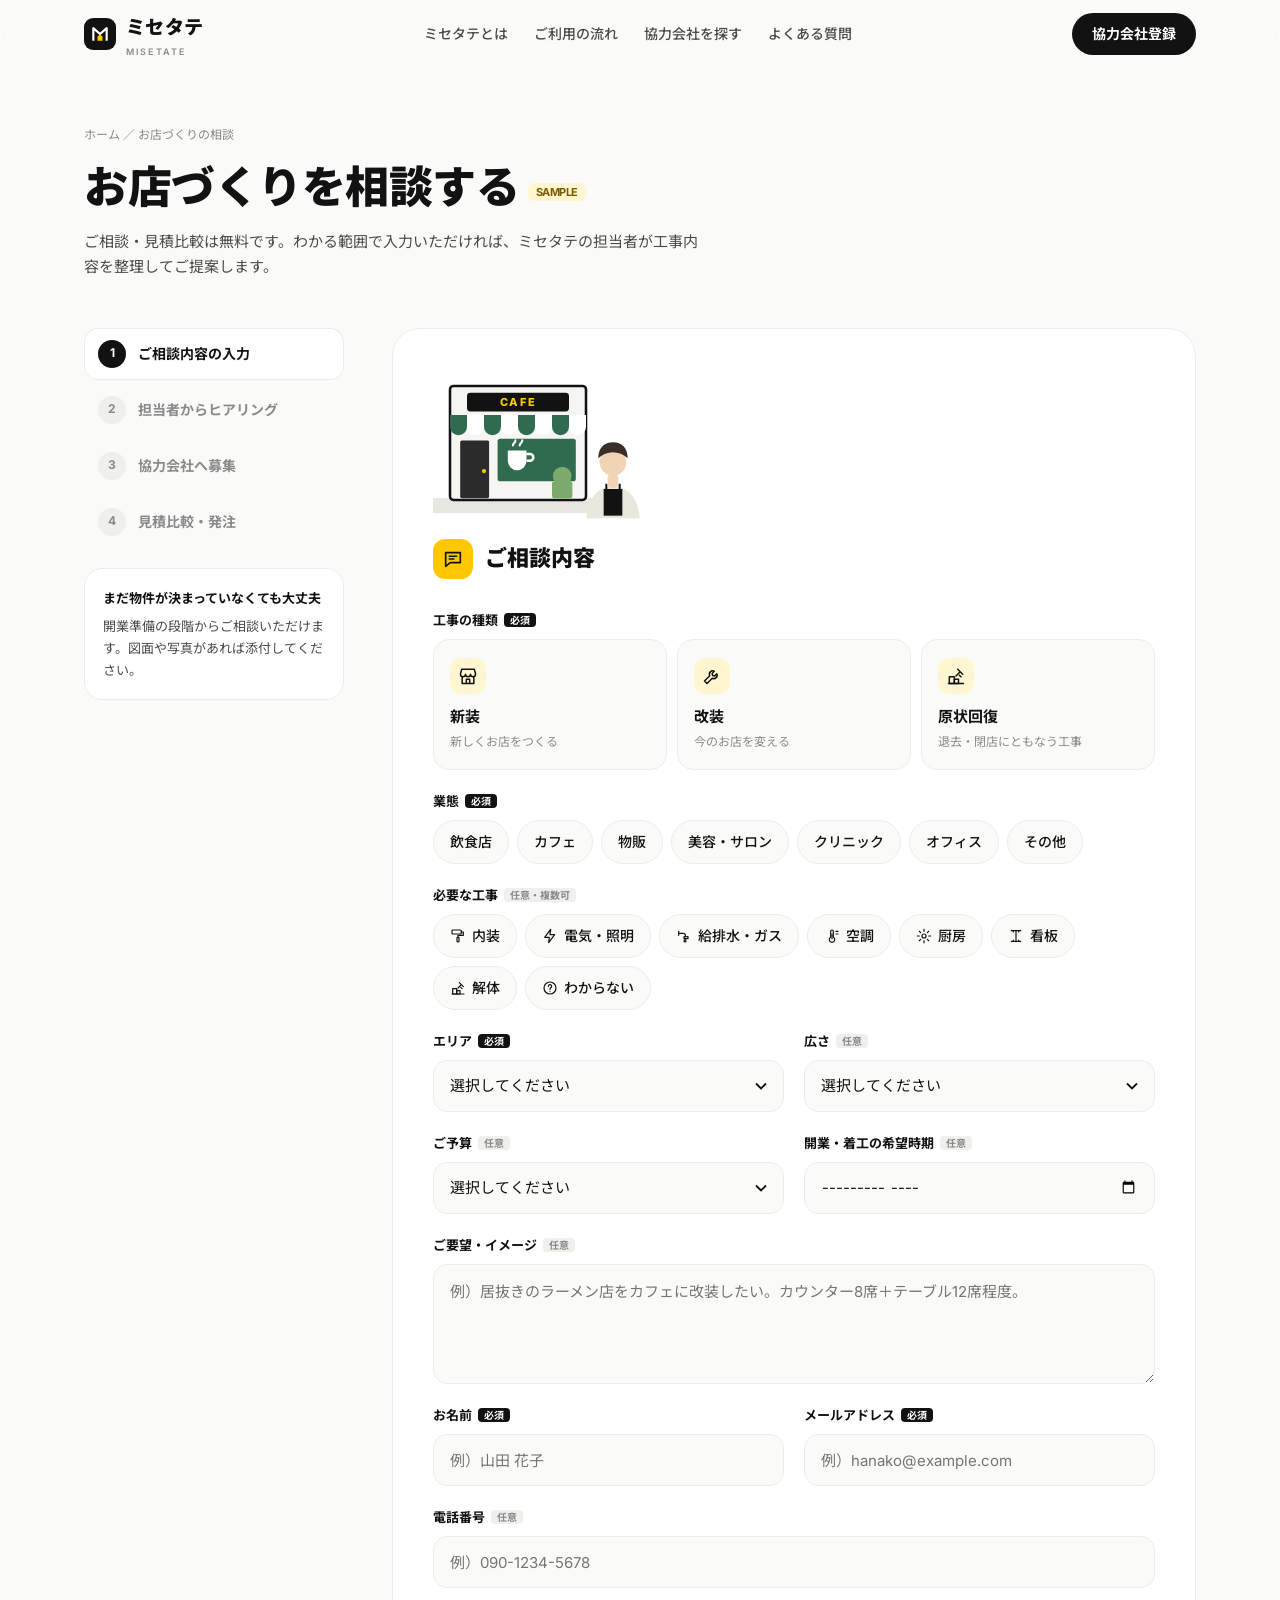
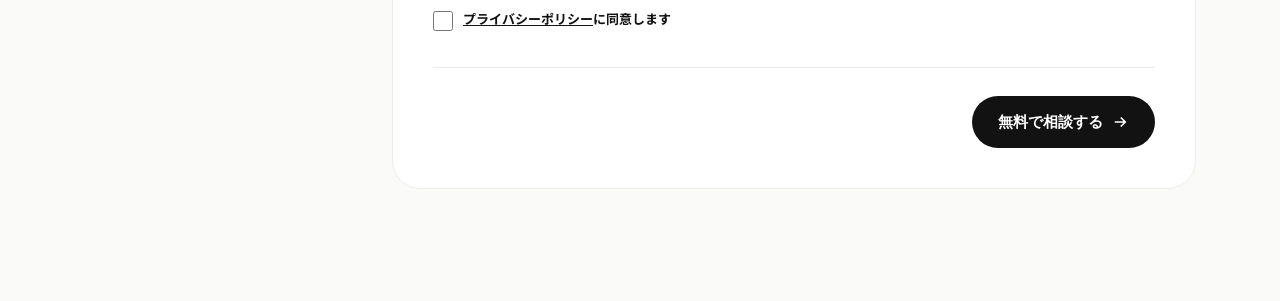
==== consult.html @ 49431ee2 "ご提供の写真をトップ・特長・募集セクションに反映、募集セクションの余白を修正 Co-Authored-By: Claude Opus 5.5 <noreply@anthropic.com>" ====
<!doctype html>
<html lang="ja">
<head>
<meta charset="utf-8">
<meta name="viewport" content="width=device-width, initial-scale=1">
<title>お店づくりの相談｜ミセタテ</title>
<meta name="description" content="店舗工事のご相談は無料。ミセタテが工事内容を整理し、条件に合う協力会社から見積りを集めて比較できます。">
<link rel="preconnect" href="https://fonts.googleapis.com">
<link rel="preconnect" href="https://fonts.gstatic.com" crossorigin>
<link href="https://fonts.googleapis.com/css2?family=Inter:wght@400;500;600;700;800&family=Noto+Sans+JP:wght@400;500;700;900&display=swap" rel="stylesheet">
<link rel="stylesheet" href="assets/style.css?v=202610021309">
</head>
<body>

<header id="hdr">
  <div class="wrap nav">
    <a href="index.html" class="logo">
      <span class="logo-mark"><svg viewBox="0 0 24 24" fill="none"><path d="M4 20V5l8 7 8-7v15" stroke="#fff" stroke-width="2.6" stroke-linejoin="round"/><path d="M9 20v-5l3-2.5 3 2.5v5z" fill="#FFC700"/></svg></span>
      <span>ミセタテ<small>MISETATE</small></span>
    </a>
    <nav class="nav-links">
      <a href="index.html#about">ミセタテとは</a>
      <a href="index.html#flow">ご利用の流れ</a>
      <a href="partners.html">協力会社を探す</a>
      <a href="index.html#faq">よくある質問</a>
    </nav>
    <div class="nav-cta">
      <a href="register.html" class="btn btn-primary">協力会社登録</a>
    </div>
  </div>
</header>

<main class="wrap">
  <div class="page-head">
    <div class="crumb"><a href="index.html">ホーム</a> ／ お店づくりの相談</div>
    <h1>お店づくりを相談する<span class="sample-badge">SAMPLE</span></h1>
    <p>ご相談・見積比較は無料です。わかる範囲で入力いただければ、ミセタテの担当者が工事内容を整理してご提案します。</p>
  </div>

  <div class="form-layout">
    <aside>
      <ol class="stepper">
        <li class="on"><i>1</i>ご相談内容の入力</li>
        <li><i>2</i>担当者からヒアリング</li>
        <li><i>3</i>協力会社へ募集</li>
        <li><i>4</i>見積比較・発注</li>
      </ol>
      <div class="aside-card">
        <b>まだ物件が決まっていなくても大丈夫</b>
        開業準備の段階からご相談いただけます。図面や写真があれば添付してください。
      </div>
    </aside>

    <div>
      <form class="panel" id="form" novalidate>
        <div id="fbody">
          <div class="consult-hero"><div data-shop="cafe"></div><div data-person="owner"></div></div>
          <h2 class="sh" style="font-size:22px;font-weight:900"><i data-ic="chat"></i>ご相談内容</h2>
          <div id="picked" style="display:none;margin-top:16px" class="ins-item"></div>
          <div class="fields">
            <div class="field full" data-group="kind">
              <span class="lbl">工事の種類<span class="req">必須</span></span>
              <div class="choice">
                <label><input type="radio" name="kind" value="新装"><i class="ch-ic" data-ic="store"></i>新装<small>新しくお店をつくる</small></label>
                <label><input type="radio" name="kind" value="改装"><i class="ch-ic" data-ic="tool"></i>改装<small>今のお店を変える</small></label>
                <label><input type="radio" name="kind" value="原状回復"><i class="ch-ic" data-ic="解体工事"></i>原状回復<small>退去・閉店にともなう工事</small></label>
              </div>
              <span class="errmsg">選択してください</span>
            </div>
            <div class="field full" data-group="genre">
              <span class="lbl">業態<span class="req">必須</span></span>
              <div class="tagpick">
                <label><input type="radio" name="genre" value="飲食店"><span>飲食店</span></label>
                <label><input type="radio" name="genre" value="カフェ"><span>カフェ</span></label>
                <label><input type="radio" name="genre" value="物販"><span>物販</span></label>
                <label><input type="radio" name="genre" value="美容・サロン"><span>美容・サロン</span></label>
                <label><input type="radio" name="genre" value="クリニック"><span>クリニック</span></label>
                <label><input type="radio" name="genre" value="オフィス"><span>オフィス</span></label>
                <label><input type="radio" name="genre" value="その他"><span>その他</span></label>
              </div>
              <span class="errmsg">選択してください</span>
            </div>
            <div class="field full">
              <span class="lbl">必要な工事<span class="opt">任意・複数可</span></span>
              <div class="tagpick">
                <label><input type="checkbox" name="work" value="内装"><span><i data-ic="内装仕上工事"></i>内装</span></label>
                <label><input type="checkbox" name="work" value="電気・照明"><span><i data-ic="電気工事"></i>電気・照明</span></label>
                <label><input type="checkbox" name="work" value="給排水・ガス"><span><i data-ic="管工事"></i>給排水・ガス</span></label>
                <label><input type="checkbox" name="work" value="空調"><span><i data-ic="熱絶縁工事"></i>空調</span></label>
                <label><input type="checkbox" name="work" value="厨房"><span><i data-ic="機械器具設置工事"></i>厨房</span></label>
                <label><input type="checkbox" name="work" value="看板"><span><i data-ic="鋼構造物工事"></i>看板</span></label>
                <label><input type="checkbox" name="work" value="解体"><span><i data-ic="解体工事"></i>解体</span></label>
                <label><input type="checkbox" name="work" value="わからない"><span><i data-ic="question"></i>わからない</span></label>
              </div>
            </div>
            <div class="field">
              <label for="pref">エリア<span class="req">必須</span></label>
              <select class="input" id="pref" required>
                <option value="">選択してください</option>
                <option>東京都</option><option>神奈川県</option><option>埼玉県</option><option>千葉県</option><option>その他</option>
              </select>
              <span class="errmsg">選択してください</span>
            </div>
            <div class="field">
              <label for="size">広さ<span class="opt">任意</span></label>
              <select class="input" id="size">
                <option value="">選択してください</option>
                <option>〜10坪</option><option>10〜20坪</option><option>20〜40坪</option><option>40坪以上</option><option>未定</option>
              </select>
            </div>
            <div class="field">
              <label for="budget">ご予算<span class="opt">任意</span></label>
              <select class="input" id="budget">
                <option value="">選択してください</option>
                <option>〜300万円</option><option>300〜700万円</option><option>700〜1,500万円</option><option>1,500万円以上</option><option>未定・相談したい</option>
              </select>
            </div>
            <div class="field">
              <label for="when">開業・着工の希望時期<span class="opt">任意</span></label>
              <input class="input" id="when" type="month">
            </div>
            <div class="field full">
              <label for="note">ご要望・イメージ<span class="opt">任意</span></label>
              <textarea class="input" id="note" placeholder="例）居抜きのラーメン店をカフェに改装したい。カウンター8席＋テーブル12席程度。"></textarea>
            </div>
            <div class="field">
              <label for="name">お名前<span class="req">必須</span></label>
              <input class="input" id="name" required placeholder="例）山田 花子">
              <span class="errmsg">入力してください</span>
            </div>
            <div class="field">
              <label for="email">メールアドレス<span class="req">必須</span></label>
              <input class="input" id="email" type="email" required placeholder="例）hanako@example.com">
              <span class="errmsg">正しく入力してください</span>
            </div>
            <div class="field full">
              <label for="tel">電話番号<span class="opt">任意</span></label>
              <input class="input" id="tel" type="tel" inputmode="tel" placeholder="例）090-1234-5678">
            </div>
            <div class="field full">
              <label class="consent"><input type="checkbox" id="agree"><span><a href="#" style="text-decoration:underline">プライバシーポリシー</a>に同意します</span></label>
              <span class="errmsg">同意が必要です</span>
            </div>
          </div>
          <div class="form-nav">
            <span></span>
            <button type="submit" class="btn btn-primary">無料で相談する
              <svg viewBox="0 0 24 24" fill="none" stroke="currentColor" stroke-width="2.2"><path d="M5 12h14M13 6l6 6-6 6"/></svg></button>
          </div>
        </div>

        <div class="done" id="done" style="display:none">
          <div class="consult-hero" style="margin:0 auto 18px"><div data-shop="cafe"></div><div data-person="owner"></div></div>
          <div class="big" style="display:none"><svg viewBox="0 0 24 24" fill="none" stroke="#121212" stroke-width="2.6"><path d="M20 6 9 17l-5-5"/></svg></div>
          <h2>ご相談を受け付けました</h2>
          <p>1営業日以内に担当者よりご連絡し、工事内容のヒアリングを行います。</p>
          <ul class="next-list">
            <li><b>1</b>担当者が工事内容・条件を整理</li>
            <li><b>2</b>条件に合う協力会社へ募集</li>
            <li><b>3</b>届いた見積りを比較して発注先を決定</li>
          </ul>
          <a href="partners.html" class="btn btn-ghost">協力会社を見てみる</a>
        </div>
      </form>
    </div>
  </div>
</main>

<script src="assets/icons.js?v=202610021309"></script>
<script>
const $=s=>document.querySelector(s), $$=s=>[...document.querySelectorAll(s)];

// 協力会社一覧から来た場合は、選んだ会社を表示（サンプル）
let pid=null;try{pid=sessionStorage.getItem("misetate-pick");sessionStorage.removeItem("misetate-pick")}catch(_){}
if(pid){
  const p=$("#picked");p.style.display="flex";
  p.innerHTML=`<span class="check"><svg viewBox="0 0 24 24" fill="none" stroke="#121212" stroke-width="3" width="14" height="14"><path d="M20 6 9 17l-5-5"/></svg></span><div class="t">選択中の協力会社：${pid.replace(/[<>&]/g,"")}<small>この会社を含めて見積比較を依頼します</small></div>`;
}

function setErr(field,bad){field.classList.toggle("has-err",bad);field.querySelectorAll(".input").forEach(i=>i.classList.toggle("err",bad))}
$("#form").addEventListener("change",e=>{const f=e.target.closest(".field");if(f)setErr(f,false)});
$("#form").addEventListener("input",e=>{const f=e.target.closest(".field");if(f)setErr(f,false)});

$("#form").addEventListener("submit",e=>{
  e.preventDefault();let ok=true;
  $$("#form .input[required]").forEach(i=>{const bad=!i.value.trim()||!i.checkValidity();setErr(i.closest(".field"),bad);if(bad)ok=false});
  ["kind","genre"].forEach(g=>{const bad=!$(`input[name=${g}]:checked`);setErr($(`[data-group=${g}]`),bad);if(bad)ok=false});
  const bad=!$("#agree").checked;setErr($("#agree").closest(".field"),bad);if(bad)ok=false;
  if(!ok){$(".has-err").scrollIntoView({behavior:"smooth",block:"center"});return}
  // TODO: 本番ではここで送信処理
  $("#fbody").style.display="none";$("#done").style.display="block";
  $$(".stepper li").forEach((li,i)=>{li.classList.toggle("done",i===0);li.classList.toggle("on",i===1)});
  scrollTo({top:0,behavior:"smooth"});
});

const hdr=$("#hdr");addEventListener("scroll",()=>hdr.classList.toggle("scrolled",scrollY>8),{passive:true});
</script>
<script>
// トップページの「どんなお店をつくりますか？」から来たときは業態を選択済みにする
(function(){
  const map={restaurant:"飲食店",cafe:"カフェ",salon:"美容・サロン",clinic:"クリニック",retail:"物販",office:"オフィス",other:"その他"};
  const v=map[new URLSearchParams(location.search).get("shop")];
  const el=v&&document.querySelector('input[name="genre"][value="'+v+'"]');
  if(el){el.checked=true;el.dispatchEvent(new Event("change",{bubbles:true}));}
})();
</script>
</body>
</html>
---- assets/style.css ----
:root{
  color-scheme:light;
  --bg:#FAFAF8;
  --surface:#FFFFFF;
  --ink:#121212;
  --ink-2:#4A4A4A;
  --ink-3:#8A8A8A;
  --line:#ECECE8;
  --accent:#FFC700;
  --accent-soft:#FFF6D1;
  --dark:#141414;
  --radius:20px;
  --shadow:0 1px 2px rgba(0,0,0,.04),0 12px 32px -12px rgba(0,0,0,.12);
  --font:"Inter","Noto Sans JP",system-ui,-apple-system,sans-serif;
}
*{box-sizing:border-box;margin:0;padding:0}
html{scroll-behavior:smooth}
body{background:var(--bg);color:var(--ink);font-family:var(--font);line-height:1.7;-webkit-font-smoothing:antialiased;overflow-x:hidden}
a{color:inherit;text-decoration:none}
img{max-width:100%;display:block}
.wrap{max-width:1160px;margin:0 auto;padding:0 24px}
.eyebrow{font-family:Inter,sans-serif;font-size:12px;font-weight:600;letter-spacing:.14em;text-transform:uppercase;color:var(--ink-3)}
.h2{font-size:clamp(26px,3.4vw,40px);font-weight:900;letter-spacing:-.01em;line-height:1.35;margin-top:10px}
.lead{color:var(--ink-2);font-size:15px;margin-top:14px;max-width:560px}
section{padding:112px 0}

/* buttons */
.btn{display:inline-flex;align-items:center;justify-content:center;gap:8px;height:52px;padding:0 26px;border-radius:999px;font-weight:700;font-size:15px;transition:transform .15s,box-shadow .15s,background .15s;cursor:pointer;border:0;white-space:nowrap}
.btn:hover{transform:translateY(-1px)}
.btn-primary{background:var(--ink);color:#fff}
.btn-primary:hover{box-shadow:0 10px 24px -10px rgba(0,0,0,.5)}
.btn-accent{background:var(--accent);color:var(--ink)}
.btn-ghost{background:var(--surface);color:var(--ink);box-shadow:inset 0 0 0 1px var(--line)}
.btn svg{width:18px;height:18px}

/* header */
header{position:sticky;top:env(safe-area-inset-top,0px);z-index:50;background:rgba(250,250,248,.82);backdrop-filter:saturate(180%) blur(14px);-webkit-backdrop-filter:saturate(180%) blur(14px);border-bottom:1px solid transparent;transition:border-color .2s}
header.scrolled{border-color:var(--line)}
.nav{display:flex;align-items:center;justify-content:space-between;height:68px}
.logo{display:flex;align-items:center;gap:10px;font-weight:900;font-size:19px;letter-spacing:.02em}
.logo-mark{width:32px;height:32px;border-radius:9px;background:var(--ink);display:grid;place-items:center}
.logo-mark svg{width:20px;height:20px}
.logo small{display:block;font-family:Inter;font-size:9px;letter-spacing:.24em;color:var(--ink-3);font-weight:600;line-height:1;margin-top:2px}
.nav-links{display:flex;gap:26px;white-space:nowrap;font-size:14px;color:var(--ink-2);font-weight:500}
.nav-links a:hover{color:var(--ink)}
.nav-cta{display:flex;gap:10px}
.nav-cta .btn{height:42px;padding:0 20px;font-size:14px}

/* hero */
.hero{padding:72px 0 96px}
.hero-grid{display:grid;grid-template-columns:1.05fr .95fr;gap:56px;align-items:center}
.pill{display:inline-flex;align-items:center;gap:8px;background:var(--surface);border:1px solid var(--line);border-radius:999px;padding:6px 14px 6px 6px;font-size:13px;font-weight:500;color:var(--ink-2)}
.pill b{background:var(--accent);color:var(--ink);border-radius:999px;padding:2px 10px;font-size:12px}
.hero h1{font-size:clamp(36px,5.4vw,64px);font-weight:900;line-height:1.22;letter-spacing:-.02em;margin-top:22px}
.hero h1 .mark{background:linear-gradient(transparent 62%,var(--accent) 62%,var(--accent) 92%,transparent 92%)}
.hero p.sub{font-size:16px;color:var(--ink-2);margin-top:22px;max-width:480px}
.hero-actions{display:flex;gap:12px;margin-top:34px;flex-wrap:wrap}
.hero-note{display:flex;gap:20px;margin-top:28px;font-size:13px;color:var(--ink-3);flex-wrap:wrap}
.hero-note span{display:inline-flex;align-items:center;gap:6px}
.hero-note svg{width:16px;height:16px;color:var(--ink)}

/* phone mockup */
.stage{position:relative;display:flex;justify-content:center}
.stage::before{content:"";position:absolute;width:440px;height:440px;border-radius:50%;background:radial-gradient(circle,var(--accent-soft) 0%,rgba(255,246,209,0) 70%);top:50%;left:50%;transform:translate(-50%,-50%)}
.phone{position:relative;width:310px;height:630px;background:var(--dark);border-radius:46px;padding:12px;box-shadow:0 40px 80px -30px rgba(0,0,0,.35)}
.screen{width:100%;height:100%;background:#F4F4F1;border-radius:36px;overflow:hidden;display:flex;flex-direction:column}
.status{display:flex;justify-content:space-between;padding:14px 24px 6px;font-size:12px;font-weight:600}
.app-top{display:flex;justify-content:space-between;align-items:center;padding:8px 18px 12px}
.app-top h4{font-size:17px;font-weight:900}
.app-top .chip{font-size:11px}
.app-tabs{display:flex;gap:6px;padding:0 18px 12px}
.app-tabs span{font-size:11px;font-weight:600;padding:6px 12px;border-radius:999px;background:#fff;color:var(--ink-2)}
.app-tabs span.on{background:var(--ink);color:#fff}
.deck{position:relative;flex:1;margin:0 14px}
.card{position:absolute;inset:0;background:#fff;border-radius:24px;box-shadow:var(--shadow);overflow:hidden;display:flex;flex-direction:column}
.card.back{transform:translateY(-12px) scale(.94);opacity:.6}
.card.back2{transform:translateY(-22px) scale(.88);opacity:.3}
.card-cover{height:190px;background:linear-gradient(135deg,#2A2A2A,#555);position:relative;display:flex;align-items:flex-end;padding:14px}
.card-cover .pattern{position:absolute;inset:0;background-image:linear-gradient(rgba(255,255,255,.06) 1px,transparent 1px),linear-gradient(90deg,rgba(255,255,255,.06) 1px,transparent 1px);background-size:22px 22px}
.match{position:absolute;top:14px;right:14px;background:var(--accent);color:var(--ink);font-size:11px;font-weight:800;padding:5px 10px;border-radius:999px;font-family:Inter}
.verified{position:relative;display:inline-flex;align-items:center;gap:5px;background:rgba(255,255,255,.16);backdrop-filter:blur(6px);color:#fff;font-size:10px;font-weight:600;padding:4px 10px;border-radius:999px}
.card-body{padding:16px 16px 0}
.card-body h5{font-size:16px;font-weight:900}
.card-body .meta{font-size:11px;color:var(--ink-3);margin-top:2px}
.chips{display:flex;flex-wrap:wrap;gap:6px;margin-top:12px}
.chip{font-size:11px;font-weight:600;padding:5px 10px;border-radius:999px;background:#F2F2EE;color:var(--ink-2)}
.chip.y{background:var(--accent-soft);color:#7A5C00}
.kpis{display:grid;grid-template-columns:repeat(3,1fr);gap:6px;margin-top:14px}
.kpis div{background:#F7F7F4;border-radius:12px;padding:8px 6px;text-align:center}
.kpis b{display:block;font-family:Inter;font-size:15px;font-weight:800}
.kpis span{font-size:9px;color:var(--ink-3)}
.card-actions{display:flex;justify-content:center;gap:16px;padding:16px 0 18px;margin-top:auto}
.card-actions i{width:48px;height:48px;border-radius:50%;display:grid;place-items:center;background:#fff;box-shadow:0 4px 14px rgba(0,0,0,.1)}
.card-actions i.main{background:var(--ink);color:#fff;width:56px;height:56px}
.card-actions svg{width:20px;height:20px}
.app-nav{display:flex;justify-content:space-around;padding:12px 0 18px;background:#fff;margin-top:14px}
.app-nav span{width:22px;height:4px;border-radius:2px;background:#DADAD5}
.app-nav span.on{background:var(--ink)}
.float{position:absolute;background:#fff;border-radius:16px;box-shadow:var(--shadow);padding:12px 14px;display:flex;gap:10px;align-items:center;font-size:12px}
.float .ic{width:34px;height:34px;border-radius:10px;display:grid;place-items:center;background:var(--accent);flex:none}
.float .ic svg{width:18px;height:18px}
.float b{display:block;font-size:13px}
.float small{color:var(--ink-3);font-size:11px}
.f1{left:-10px;top:120px}
.f2{right:-14px;bottom:110px}

/* values strip */
.strip{padding:0 0 40px}
.strip-grid{display:grid;grid-template-columns:repeat(3,1fr);background:var(--surface);border:1px solid var(--line);border-radius:var(--radius)}
.strip-grid>div{padding:28px 30px;display:flex;gap:16px;align-items:center}
.strip-grid>div+div{border-left:1px solid var(--line)}
.strip-ic{width:46px;height:46px;border-radius:14px;background:var(--bg);display:grid;place-items:center;flex:none}
.strip-ic svg{width:22px;height:22px}
.strip-grid b{font-size:16px;font-weight:900;display:block}
.strip-grid span{font-size:13px;color:var(--ink-3)}

/* about / two sides */
.seg{display:inline-flex;background:#EFEFEB;border-radius:999px;padding:5px;margin-top:30px}
.seg button{border:0;background:transparent;font:inherit;font-size:14px;font-weight:700;color:var(--ink-3);padding:10px 22px;border-radius:999px;cursor:pointer;transition:all .2s}
.seg button.on{background:#fff;color:var(--ink);box-shadow:0 2px 8px rgba(0,0,0,.08)}
.side{display:none;margin-top:36px}
.side.on{display:grid;grid-template-columns:repeat(3,1fr);gap:16px}
.feature{background:var(--surface);border:1px solid var(--line);border-radius:var(--radius);padding:30px 28px;transition:transform .2s,box-shadow .2s}
.feature:hover{transform:translateY(-3px);box-shadow:var(--shadow)}
.feature .num{font-family:Inter;font-size:12px;font-weight:700;color:var(--ink-3);letter-spacing:.1em}
.feature .fi{width:52px;height:52px;border-radius:16px;background:var(--accent-soft);display:grid;place-items:center;margin:18px 0 20px}
.feature .fi svg{width:24px;height:24px}
.feature h3{font-size:18px;font-weight:900;line-height:1.5}
.feature p{font-size:14px;color:var(--ink-2);margin-top:10px}
.feature.wide{grid-column:span 1}

/* flow */
.flow-bg{background:var(--dark);color:#fff;border-radius:36px;margin:0 16px}
.flow-bg .eyebrow{color:#8E8E8E}
.flow-bg .lead{color:#B5B5B5}
.steps{display:grid;grid-template-columns:repeat(5,1fr);gap:14px;margin-top:56px;counter-reset:s}
.step{position:relative;background:#1E1E1E;border:1px solid #2A2A2A;border-radius:var(--radius);padding:26px 22px 28px}
.step .n{font-family:Inter;font-size:40px;font-weight:800;color:var(--accent);line-height:1}
.step h4{font-size:16px;font-weight:900;margin-top:22px}
.step p{font-size:13px;color:#A8A8A8;margin-top:8px;line-height:1.75}
.step .who{display:inline-block;font-size:11px;font-weight:600;padding:3px 10px;border-radius:999px;background:#2A2A2A;color:#CFCFCF;margin-top:16px}
.step:not(:last-child)::after{content:"";position:absolute;right:-12px;top:44px;width:10px;height:10px;border-top:2px solid #444;border-right:2px solid #444;transform:rotate(45deg);z-index:1}

/* categories */
.cat-head{display:flex;justify-content:space-between;align-items:flex-end;gap:24px;flex-wrap:wrap}
.cats{display:flex;flex-wrap:wrap;gap:10px;margin-top:40px}
.cats span{background:var(--surface);border:1px solid var(--line);border-radius:999px;padding:11px 20px;font-size:14px;font-weight:500;transition:all .15s;cursor:default}
.cats span:hover{border-color:var(--ink);}
.cats span.hl{background:var(--ink);color:#fff;border-color:var(--ink)}
.note{font-size:12px;color:var(--ink-3);margin-top:18px}

/* requirements */
.req-grid{display:grid;grid-template-columns:.9fr 1.1fr;gap:56px;align-items:start}
.req-card{background:var(--surface);border:1px solid var(--line);border-radius:28px;padding:10px}
.req-tabs{display:grid;grid-template-columns:repeat(3,1fr);gap:4px;background:#F3F3EF;border-radius:20px;padding:5px}
.req-tabs button{border:0;background:transparent;font:inherit;font-size:13px;font-weight:700;color:var(--ink-3);padding:12px 6px;border-radius:16px;cursor:pointer;transition:all .2s}
.req-tabs button.on{background:#fff;color:var(--ink);box-shadow:0 2px 8px rgba(0,0,0,.06)}
.req-panel{display:none;padding:26px 22px 20px}
.req-panel.on{display:block}
.req-panel .cond{font-size:12px;color:var(--ink-3);margin-bottom:16px}
.req-panel ul{list-style:none;display:grid;gap:10px}
.req-panel li{display:flex;align-items:center;gap:14px;padding:16px 18px;border-radius:16px;background:var(--bg);font-size:15px;font-weight:700}
.req-panel li small{display:block;font-weight:400;font-size:12px;color:var(--ink-3)}
.check{width:26px;height:26px;border-radius:50%;background:var(--accent);display:grid;place-items:center;flex:none}
.check svg{width:14px;height:14px}

/* wanted */
.wanted{display:grid;grid-template-columns:repeat(5,1fr);gap:12px;margin-top:40px}
.wanted div{background:var(--surface);border:1px solid var(--line);border-radius:var(--radius);padding:24px 20px;font-size:14px;font-weight:700;line-height:1.6}
.wanted div svg{width:22px;height:22px;margin-bottom:14px}

/* faq */
.faq-grid{display:grid;grid-template-columns:.8fr 1.2fr;gap:56px}
details{border-bottom:1px solid var(--line);padding:4px 0}
summary{list-style:none;cursor:pointer;display:flex;justify-content:space-between;align-items:center;gap:16px;padding:22px 0;font-size:16px;font-weight:700}
summary::-webkit-details-marker{display:none}
summary .pm{width:30px;height:30px;border-radius:50%;border:1px solid var(--line);display:grid;place-items:center;flex:none;transition:transform .2s,background .2s}
details[open] summary .pm{transform:rotate(45deg);background:var(--accent);border-color:var(--accent)}
details p{color:var(--ink-2);font-size:14px;padding:0 46px 24px 0}

/* cta */
.cta{padding:0 0 112px}
.cta-box{background:var(--accent);border-radius:36px;padding:72px 64px;display:grid;grid-template-columns:1.2fr .8fr;gap:40px;align-items:center;position:relative;overflow:hidden}
.cta-box::after{content:"";position:absolute;right:-80px;top:-80px;width:320px;height:320px;border-radius:50%;border:56px solid rgba(255,255,255,.25)}
.cta-box h2{font-size:clamp(28px,3.6vw,44px);font-weight:900;line-height:1.35;letter-spacing:-.01em}
.cta-box p{margin-top:14px;font-size:15px;color:#3A3000}
.cta-actions{display:flex;flex-direction:column;gap:12px;position:relative;z-index:1}
.cta-actions .btn{height:58px;font-size:16px}

footer{border-top:1px solid var(--line);padding:48px 0 40px}
.foot{display:flex;justify-content:space-between;gap:32px;flex-wrap:wrap;align-items:flex-start}
.foot-links{display:flex;gap:48px;font-size:13px;color:var(--ink-2)}
.foot-links div{display:grid;gap:10px}
.foot-links b{font-size:12px;color:var(--ink-3);font-weight:600}
.copy{font-size:12px;color:var(--ink-3);margin-top:40px}

/* reveal */
.rv.in{animation:rise .6s ease both}
@keyframes rise{from{transform:translateY(12px)}to{transform:none}}

/* responsive */
@media (max-width:1000px){
  .nav-links{display:none}
  .hero-grid,.req-grid,.faq-grid,.cta-box{grid-template-columns:1fr}
  .stage{margin-top:16px}
  .side.on{grid-template-columns:1fr 1fr}
  .steps{grid-template-columns:1fr 1fr}
  .step::after{display:none}
  .wanted{grid-template-columns:1fr 1fr}
  .strip-grid{grid-template-columns:1fr}
  .strip-grid>div+div{border-left:0;border-top:1px solid var(--line)}
}
@media (max-width:640px){
  .wrap{padding:0 16px}
  section{padding:80px 0}
  .nav-cta .btn-ghost{display:none}
  .hero{padding:40px 0 64px}
  .hero-actions .btn{width:100%}
  .side.on,.steps,.wanted{grid-template-columns:1fr}
  .phone{transform:scale(.88);transform-origin:top center;margin-bottom:-70px}
  .f1{left:-4px}.f2{right:-4px}
  .float{display:none}
  .flow-bg{margin:0 8px;border-radius:28px}
  .cta-box{padding:48px 24px;border-radius:28px}
  .foot-links{gap:32px}
}
@media (prefers-reduced-motion:reduce){.rv.in{animation:none}html{scroll-behavior:auto}}

/* =========================================================
   Sub pages (register / consult / partners)
   ========================================================= */
.page-head{padding:56px 0 8px}
.crumb{font-size:12px;color:var(--ink-3)}
.crumb a:hover{color:var(--ink)}
.page-head h1{font-size:clamp(28px,4vw,44px);font-weight:900;line-height:1.3;letter-spacing:-.01em;margin-top:14px}
.page-head p{color:var(--ink-2);font-size:15px;margin-top:12px;max-width:620px}
.sample-badge{display:inline-block;font-size:11px;font-weight:700;background:var(--accent-soft);color:#7A5C00;border-radius:6px;padding:2px 8px;margin-left:8px;vertical-align:middle}

/* form layout */
.form-layout{display:grid;grid-template-columns:260px 1fr;gap:48px;align-items:start;padding:40px 0 112px}
.stepper{position:sticky;top:96px;list-style:none;display:grid;gap:4px}
.stepper li{display:flex;align-items:center;gap:12px;padding:12px 14px;border-radius:14px;font-size:14px;font-weight:700;color:var(--ink-3)}
.stepper li i{width:28px;height:28px;border-radius:50%;display:grid;place-items:center;font-style:normal;font-family:Inter;font-size:12px;background:#EFEFEB;flex:none}
.stepper li.on{background:var(--surface);color:var(--ink);box-shadow:inset 0 0 0 1px var(--line)}
.stepper li.on i{background:var(--ink);color:#fff}
.stepper li.done{color:var(--ink-2)}
.stepper li.done i{background:var(--accent);color:var(--ink)}
.progress{display:none;height:4px;background:#EAEAE6;border-radius:2px;overflow:hidden;margin-bottom:24px}
.progress span{display:block;height:100%;background:var(--ink);transition:width .3s}

.panel{background:var(--surface);border:1px solid var(--line);border-radius:28px;padding:40px}
.fstep{display:none;padding:0}
.fstep.on{display:block;animation:fade .35s ease}
@keyframes fade{from{opacity:0;transform:translateY(8px)}to{opacity:1;transform:none}}
.fstep h2{font-size:22px;font-weight:900}
.fstep .desc{font-size:14px;color:var(--ink-3);margin-top:6px}
.fields{display:grid;grid-template-columns:1fr 1fr;gap:20px;margin-top:30px}
.field{display:grid;gap:8px}
.field.full{grid-column:1/-1}
.field label,.field .lbl{font-size:13px;font-weight:700}
.req{font-size:10px;font-weight:700;color:#fff;background:var(--ink);border-radius:4px;padding:1px 6px;margin-left:6px;vertical-align:1px}
.opt{font-size:10px;font-weight:700;color:var(--ink-3);background:#EFEFEB;border-radius:4px;padding:1px 6px;margin-left:6px;vertical-align:1px}
.input,select.input,textarea.input{width:100%;height:52px;border:1px solid var(--line);background:var(--bg);border-radius:14px;padding:0 16px;font:inherit;font-size:15px;color:var(--ink);transition:border-color .15s,background .15s,box-shadow .15s;appearance:none}
textarea.input{height:auto;min-height:120px;padding:14px 16px;resize:vertical}
select.input{background-image:url("data:image/svg+xml,%3Csvg xmlns='http://www.w3.org/2000/svg' width='12' height='8' fill='none'%3E%3Cpath d='M1 1.5 6 6.5l5-5' stroke='%23121212' stroke-width='1.8'/%3E%3C/svg%3E");background-repeat:no-repeat;background-position:right 16px center;padding-right:40px}
.input:focus{outline:none;border-color:var(--ink);background:#fff;box-shadow:0 0 0 4px rgba(18,18,18,.06)}
.input.err{border-color:#D93A3A;background:#FFF7F7}
.hint{font-size:12px;color:var(--ink-3)}
.errmsg{font-size:12px;color:#D93A3A;display:none}
.field.has-err .errmsg{display:block}

/* selectable cards & chips */
.choice{display:grid;grid-template-columns:repeat(3,1fr);gap:10px}
.choice label{position:relative;cursor:pointer;border:1px solid var(--line);border-radius:16px;padding:18px 16px;background:var(--bg);transition:all .15s;font-weight:700;font-size:15px}
.choice label small{display:block;font-weight:400;font-size:12px;color:var(--ink-3);margin-top:4px;line-height:1.5}
.choice input{position:absolute;opacity:0;pointer-events:none}
.choice label:has(input:checked){border-color:var(--ink);background:#fff;box-shadow:inset 0 0 0 1px var(--ink)}
.choice label:has(input:checked)::after{content:"";position:absolute;top:14px;right:14px;width:20px;height:20px;border-radius:50%;background:var(--accent) url("data:image/svg+xml,%3Csvg xmlns='http://www.w3.org/2000/svg' width='12' height='12' viewBox='0 0 24 24' fill='none' stroke='%23121212' stroke-width='3.5'%3E%3Cpath d='M20 6 9 17l-5-5'/%3E%3C/svg%3E") center no-repeat}
.tagpick{display:flex;flex-wrap:wrap;gap:8px}
.tagpick label{cursor:pointer}
.tagpick input{position:absolute;opacity:0;pointer-events:none}
.tagpick span{display:inline-flex;align-items:center;gap:6px;border:1px solid var(--line);background:var(--bg);border-radius:999px;padding:9px 16px;font-size:14px;font-weight:500;transition:all .15s;user-select:none}
.tagpick label:hover span{border-color:#BDBDB8}
.tagpick input:checked+span{background:var(--ink);border-color:var(--ink);color:#fff}
.tagpick input:focus-visible+span{box-shadow:0 0 0 3px rgba(255,199,0,.6)}
.count{font-family:Inter;font-size:12px;color:var(--ink-3);font-weight:600}

/* insurance checklist */
.ins{display:grid;gap:10px}
.ins-item{display:flex;align-items:center;gap:14px;padding:14px 16px;border:1px solid var(--line);border-radius:16px;background:var(--bg)}
.ins-item .t{flex:1 1 150px;font-weight:700;font-size:14px}
.ins-item .t small{display:block;font-weight:400;font-size:12px;color:var(--ink-3)}
.ins-item .yn{display:flex;background:#EFEFEB;border-radius:999px;padding:3px}
.ins-item .yn label{cursor:pointer}
.ins-item .yn input{position:absolute;opacity:0;pointer-events:none}
.ins-item .yn span{display:block;font-size:12px;font-weight:700;padding:6px 14px;border-radius:999px;color:var(--ink-3)}
.ins-item .yn input:checked+span{background:#fff;color:var(--ink);box-shadow:0 1px 4px rgba(0,0,0,.08)}
.ins-item .yn input[value=no]:checked+span{color:#D93A3A}
.ins-empty{padding:28px;text-align:center;border:1px dashed var(--line);border-radius:16px;font-size:13px;color:var(--ink-3)}

/* upload */
.drop{border:1.5px dashed #D4D4CF;border-radius:18px;padding:30px;text-align:center;background:var(--bg);cursor:pointer;transition:all .15s;display:block}
.drop:hover,.drop.over{border-color:var(--ink);background:#fff}
.drop svg{width:28px;height:28px;margin:0 auto 10px}
.drop b{font-size:14px;display:block}
.drop small{font-size:12px;color:var(--ink-3)}
.files{display:grid;gap:8px;margin-top:10px}
.files div{display:flex;justify-content:space-between;align-items:center;font-size:13px;background:var(--bg);border-radius:12px;padding:10px 14px}
.files button{border:0;background:none;color:var(--ink-3);cursor:pointer;font-size:12px}

.consent{display:flex;gap:10px;align-items:flex-start;font-size:14px;cursor:pointer}
.consent input{width:20px;height:20px;accent-color:var(--ink);margin-top:3px;flex:none}

.form-nav{display:flex;justify-content:space-between;gap:12px;margin-top:36px;padding-top:28px;border-top:1px solid var(--line)}
.form-nav .btn[hidden]{display:none}

/* confirm list */
.confirm{display:grid;gap:0;margin-top:24px;border:1px solid var(--line);border-radius:18px;overflow:hidden}
.confirm div{display:grid;grid-template-columns:180px 1fr;gap:16px;padding:14px 20px;font-size:14px}
.confirm div+div{border-top:1px solid var(--line)}
.confirm dt{color:var(--ink-3);font-weight:500}
.confirm dd{font-weight:500;word-break:break-all}

.done{text-align:center;padding:40px 10px}
.done .big{width:84px;height:84px;border-radius:50%;background:var(--accent);display:grid;place-items:center;margin:0 auto 26px}
.done .big svg{width:38px;height:38px}
.done h2{font-size:26px}
.done p{color:var(--ink-2);font-size:15px;margin-top:12px}
.next-list{list-style:none;display:grid;gap:10px;max-width:440px;margin:30px auto 34px;text-align:left}
.next-list li{display:flex;gap:12px;align-items:center;background:var(--bg);border-radius:14px;padding:14px 16px;font-size:14px}
.next-list li b{font-family:Inter;width:26px;height:26px;border-radius:50%;background:var(--ink);color:#fff;display:grid;place-items:center;font-size:12px;flex:none}

.aside-card{margin-top:20px;background:var(--surface);border:1px solid var(--line);border-radius:18px;padding:18px;font-size:13px;color:var(--ink-2)}
.aside-card b{display:block;color:var(--ink);font-size:13px;margin-bottom:6px}

/* partners list */
.toolbar{display:flex;gap:10px;flex-wrap:wrap;align-items:center;margin-top:32px;position:sticky;top:calc(68px + env(safe-area-inset-top,0px));z-index:20;background:rgba(250,250,248,.92);backdrop-filter:blur(10px);padding:14px 0}
.search{position:relative;flex:1;min-width:240px}
.search svg{position:absolute;left:16px;top:50%;transform:translateY(-50%);width:18px;height:18px;color:var(--ink-3)}
.search .input{padding-left:46px;background:#fff}
.toolbar select.input{width:auto;min-width:150px;background-color:#fff}
.filter-chips{display:flex;gap:8px;overflow-x:auto;padding:4px 0 6px;scrollbar-width:none}
.filter-chips::-webkit-scrollbar{display:none}
.filter-chips button{flex:none;border:1px solid var(--line);background:#fff;font:inherit;font-size:13px;font-weight:600;color:var(--ink-2);padding:8px 16px;border-radius:999px;cursor:pointer;transition:all .15s}
.filter-chips button.on{background:var(--ink);color:#fff;border-color:var(--ink)}
.result-meta{display:flex;justify-content:space-between;align-items:center;font-size:13px;color:var(--ink-3);margin:18px 0 16px}
.pgrid{display:grid;grid-template-columns:repeat(3,1fr);gap:18px;padding-bottom:112px}
.pcard{background:var(--surface);border:1px solid var(--line);border-radius:24px;overflow:hidden;cursor:pointer;transition:transform .2s,box-shadow .2s;display:flex;flex-direction:column;text-align:left;font:inherit;color:inherit;padding:0}
.pcard:hover{transform:translateY(-3px);box-shadow:var(--shadow)}
.pcover{height:150px;position:relative;display:flex;align-items:flex-end;padding:14px}
.pcover .pattern{position:absolute;inset:0;background-image:linear-gradient(rgba(255,255,255,.07) 1px,transparent 1px),linear-gradient(90deg,rgba(255,255,255,.07) 1px,transparent 1px);background-size:22px 22px}
.pcover .avatar{position:relative;width:52px;height:52px;border-radius:16px;background:#fff;display:grid;place-items:center;font-weight:900;font-size:20px;box-shadow:0 6px 16px rgba(0,0,0,.18)}
.pcover .match{top:14px;right:14px}
.pbody{padding:18px 20px 20px;display:flex;flex-direction:column;flex:1}
.pbody h3{font-size:17px;font-weight:900;display:flex;align-items:center;gap:6px}
.pbody h3 svg{width:16px;height:16px;flex:none}
.pbody .meta{font-size:12px;color:var(--ink-3);margin-top:2px}
.pbody .chips{margin-top:12px}
.pbody .kpis{margin-top:auto;padding-top:16px}
.empty{grid-column:1/-1;text-align:center;padding:60px 0;color:var(--ink-3)}

/* drawer */
.scrim{position:fixed;inset:0;background:rgba(10,10,10,.4);opacity:0;pointer-events:none;transition:opacity .25s;z-index:80}
.scrim.on{opacity:1;pointer-events:auto}
.drawer{position:fixed;top:0;right:0;bottom:0;width:min(520px,100%);background:var(--bg);z-index:90;transform:translateX(100%);transition:transform .3s cubic-bezier(.2,.8,.2,1);overflow-y:auto;display:flex;flex-direction:column}
.drawer.on{transform:none}
.drawer .pcover{height:220px;flex:none}
.drawer-close{position:absolute;top:16px;left:16px;width:40px;height:40px;border-radius:50%;border:0;background:rgba(255,255,255,.9);cursor:pointer;display:grid;place-items:center;z-index:2}
.drawer-close svg{width:18px;height:18px}
.dbody{padding:24px 28px 120px}
.dbody h2{font-size:24px;font-weight:900;display:flex;align-items:center;gap:8px}
.dsec{margin-top:28px}
.dsec h4{font-size:12px;font-weight:700;color:var(--ink-3);letter-spacing:.08em;margin-bottom:10px}
.dsec p{font-size:14px;color:var(--ink-2)}
.works{display:grid;grid-template-columns:1fr 1fr;gap:10px}
.works div{aspect-ratio:4/3;border-radius:14px;background:#E9E9E4;position:relative;overflow:hidden;display:flex;align-items:flex-end;padding:10px;font-size:12px;font-weight:700}
.works div span{position:relative;background:rgba(255,255,255,.9);border-radius:8px;padding:3px 8px}
.badges{display:grid;gap:8px}
.badges div{display:flex;align-items:center;gap:10px;font-size:14px;font-weight:600;background:#fff;border:1px solid var(--line);border-radius:12px;padding:12px 14px}
.badges .check{width:22px;height:22px}
.dfoot{position:sticky;bottom:0;margin-top:auto;padding:16px 28px 24px;background:linear-gradient(transparent,var(--bg) 30%);display:flex;gap:10px}
.dfoot .btn{flex:1}

.toast{position:fixed;left:50%;bottom:28px;transform:translate(-50%,20px);background:var(--ink);color:#fff;font-size:14px;font-weight:600;padding:14px 22px;border-radius:999px;opacity:0;transition:all .25s;z-index:100;pointer-events:none}
.toast.on{opacity:1;transform:translate(-50%,0)}

@media (max-width:1000px){
  .form-layout{grid-template-columns:1fr;gap:0;padding-top:24px}
  .stepper,.aside-card{display:none}
  .progress{display:block}
  .pgrid{grid-template-columns:1fr 1fr}
}
@media (max-width:640px){
  .panel{padding:26px 20px;border-radius:22px}
  .fields{grid-template-columns:1fr}
  .choice{grid-template-columns:1fr}
  .confirm div{grid-template-columns:1fr;gap:2px}
  .pgrid{grid-template-columns:1fr}
  .toolbar select.input{flex:1}
  .ins-item{flex-wrap:wrap}
  .form-nav .btn{flex:1;padding:0 16px}
  .dbody{padding:22px 20px 120px}
}
@media (max-width:1180px){.nav-links{display:none}}

/* =========================================================
   Illustrations & icons
   ========================================================= */
[data-ic]{display:inline-grid;place-items:center;font-style:normal}
[data-ic] svg{width:100%;height:100%}

/* how it works */
.how{display:grid;grid-template-columns:1fr 150px 1fr 150px 1fr;align-items:center;gap:8px;margin-top:48px;background:var(--surface);border:1px solid var(--line);border-radius:32px;padding:40px 28px}
.how-node{display:flex;flex-direction:column;align-items:center;text-align:center;gap:4px}
.how-node b{font-size:17px;font-weight:900;margin-top:14px}
.how-node span{font-size:13px;color:var(--ink-3);line-height:1.6}
.how-art{position:relative;width:200px;height:160px;display:flex;align-items:flex-end;justify-content:center}
.how-shop{position:absolute;inset:0 30px 20px 0}
.how-shop svg{width:100%;height:100%}
.how-person{width:84px;height:92px;position:relative}
.how-art:not(.crew) .how-person{position:absolute;right:0;bottom:0}
.how-art.crew .how-person{width:72px;height:80px;margin:0 -8px}
.how-art.crew .how-person:nth-child(2){width:90px;height:100px;z-index:1}
.how-person svg{width:100%;height:100%}
.how-hub{width:120px;height:120px;border-radius:36px;background:var(--ink);display:grid;place-items:center;box-shadow:0 0 0 12px var(--accent-soft),0 0 0 24px #FFFBEA;margin:20px 0}
.how-hub svg{width:60px;height:60px}
.how-arrows{display:grid;gap:14px}
.how-arrow{position:relative;display:flex;align-items:center;justify-content:center;gap:6px;font-size:12px;font-weight:700;background:var(--accent);border-radius:999px;padding:8px 10px;white-space:nowrap}
.how-arrow i{width:16px;height:16px}
.how-arrow::after{content:"";position:absolute;right:-7px;top:50%;transform:translateY(-50%);border:7px solid transparent;border-left-color:var(--accent);border-right:0}
.how-arrow.back{background:#F0EFEA}
.how-arrow.back::after{right:auto;left:-7px;border-left:0;border-right:7px solid #F0EFEA;border-left-color:transparent}

/* shops */
.shops{display:grid;grid-template-columns:repeat(6,1fr);gap:14px;margin-top:36px}
.shops figure{background:var(--surface);border:1px solid var(--line);border-radius:22px;padding:18px 14px 14px;text-align:center;transition:transform .2s,box-shadow .2s}
.shops figure:hover{transform:translateY(-3px);box-shadow:var(--shadow)}
.shops figure svg{width:100%;height:auto;display:block}
.shops figcaption{font-size:14px;font-weight:700;margin-top:10px}

/* segmented & tabs with icons */
.seg button,.req-tabs button{display:inline-flex;align-items:center;justify-content:center;gap:8px}
.seg button i,.req-tabs button i{width:18px;height:18px}

/* flow icons */
.step-top{display:flex;justify-content:space-between;align-items:flex-start}
.step-ic{width:52px;height:52px;border-radius:16px;background:#2A2A2A;color:var(--accent);padding:13px}

/* category tiles */
.tiles{display:grid;grid-template-columns:repeat(auto-fill,minmax(150px,1fr));gap:12px;margin-top:40px}
.tile{background:var(--surface);border:1px solid var(--line);border-radius:18px;padding:20px 16px 18px;display:flex;flex-direction:column;align-items:flex-start;gap:14px;transition:border-color .15s,transform .15s}
.tile:hover{border-color:var(--ink);transform:translateY(-2px)}
.tile i{width:44px;height:44px;border-radius:14px;background:var(--accent-soft);padding:10px;color:var(--ink)}
.tile span{font-size:13px;font-weight:700;line-height:1.45}

/* requirement icons */
.req-ic{width:44px;height:44px;border-radius:14px;background:var(--accent);padding:10px;flex:none;color:var(--ink)}

/* faq */
summary .q{font-family:Inter;font-weight:800;font-size:13px;width:30px;height:30px;border-radius:10px;background:var(--ink);color:var(--accent);display:grid;place-items:center;flex:none}
summary{justify-content:flex-start}
summary .pm{margin-left:auto}
details p{padding-left:46px}

/* cta crew */
.cta-crew{display:flex;justify-content:center;align-items:flex-end;margin-bottom:6px}
.cta-crew div{width:86px;height:94px;margin:0 -6px}
.cta-crew div:nth-child(2){width:104px;height:114px}
.cta-crew svg{width:100%;height:100%}

/* chips with icons (register / partners) */
.tagpick span i,.filter-chips button i,.chip i{width:16px;height:16px;vertical-align:-3px}

@media (max-width:1000px){
  .how{grid-template-columns:1fr;gap:6px;padding:32px 20px}
  .how-arrows{grid-template-columns:1fr 1fr;max-width:340px;margin:8px auto;width:100%}
  .how-arrow::after{right:50%;top:auto;bottom:-7px;transform:translateX(50%);border:7px solid transparent;border-top-color:var(--accent);border-bottom:0}
  .how-arrow.back::after{left:50%;right:auto;top:-7px;bottom:auto;transform:translateX(-50%);border:7px solid transparent;border-bottom-color:#F0EFEA;border-top:0}
  .shops{grid-template-columns:repeat(3,1fr)}
}
@media (max-width:640px){
  .shops{grid-template-columns:repeat(2,1fr)}
  .tiles{grid-template-columns:repeat(2,1fr)}
  .req-tabs button i{display:none}
}
.sh{display:flex;align-items:center;gap:12px}
.sh i{width:40px;height:40px;border-radius:12px;background:var(--accent);padding:9px}
.ch-ic{display:grid!important;width:36px;height:36px;border-radius:11px;background:var(--accent-soft);padding:8px;margin-bottom:10px}
.consult-hero{position:relative;width:220px;height:150px;margin-bottom:20px}
.consult-hero [data-shop]{position:absolute;left:0;top:0;width:170px}
.consult-hero [data-shop] svg{width:100%;height:auto}
.consult-hero [data-person]{position:absolute;right:0;bottom:0;width:80px;height:88px}
.consult-hero [data-person] svg{width:100%;height:100%}
.pcover-art{position:absolute;right:12px;bottom:-4px;width:120px;opacity:.95}
.pcover-art svg{width:100%;height:auto;display:block}
.drawer .pcover-art{width:170px}
.work-art{position:absolute;inset:8px 18px 26px}
.work-art svg{width:100%;height:100%}
.chip i{display:inline-grid;width:13px;height:13px;vertical-align:-2px}
.chip i svg{width:100%;height:100%}
.tagpick span i,.filter-chips button i{display:inline-grid;width:16px;height:16px}
.tagpick span i svg,.filter-chips button i svg{width:100%;height:100%}
.hero{overflow-x:clip}
@media (max-width:640px){.stage::before{width:320px;height:320px}}

/* ---- 2026-10 アイコン強化 ---- */
.shop-ic svg{width:100%;height:auto;display:block}
.shops figure{padding:12px 12px 14px}
.shops figcaption{font-size:15px;margin-top:12px}

.feature{position:relative}
.feature .num{position:absolute;top:26px;right:26px}
.feature .fi{width:84px;height:84px;border-radius:24px;margin:0 0 20px}
.feature .fi svg{width:52px;height:52px}

.tiles{grid-template-columns:repeat(auto-fill,minmax(160px,1fr))}
.tile{align-items:center;text-align:center;padding:22px 14px 18px;gap:12px}
.tile i{display:grid;place-items:center;width:88px;height:88px;border-radius:24px;background:#F6F5F1;padding:0}
.tile i svg{width:62px;height:62px}
.tile span{font-size:14px}
@media (max-width:640px){
  .feature{padding:24px 22px}
  .feature .fi{width:76px;height:76px;border-radius:22px;margin-bottom:16px}
  .feature .fi svg{width:48px;height:48px}
  .tile i{width:84px;height:84px}
  .tile i svg{width:60px;height:60px}
}
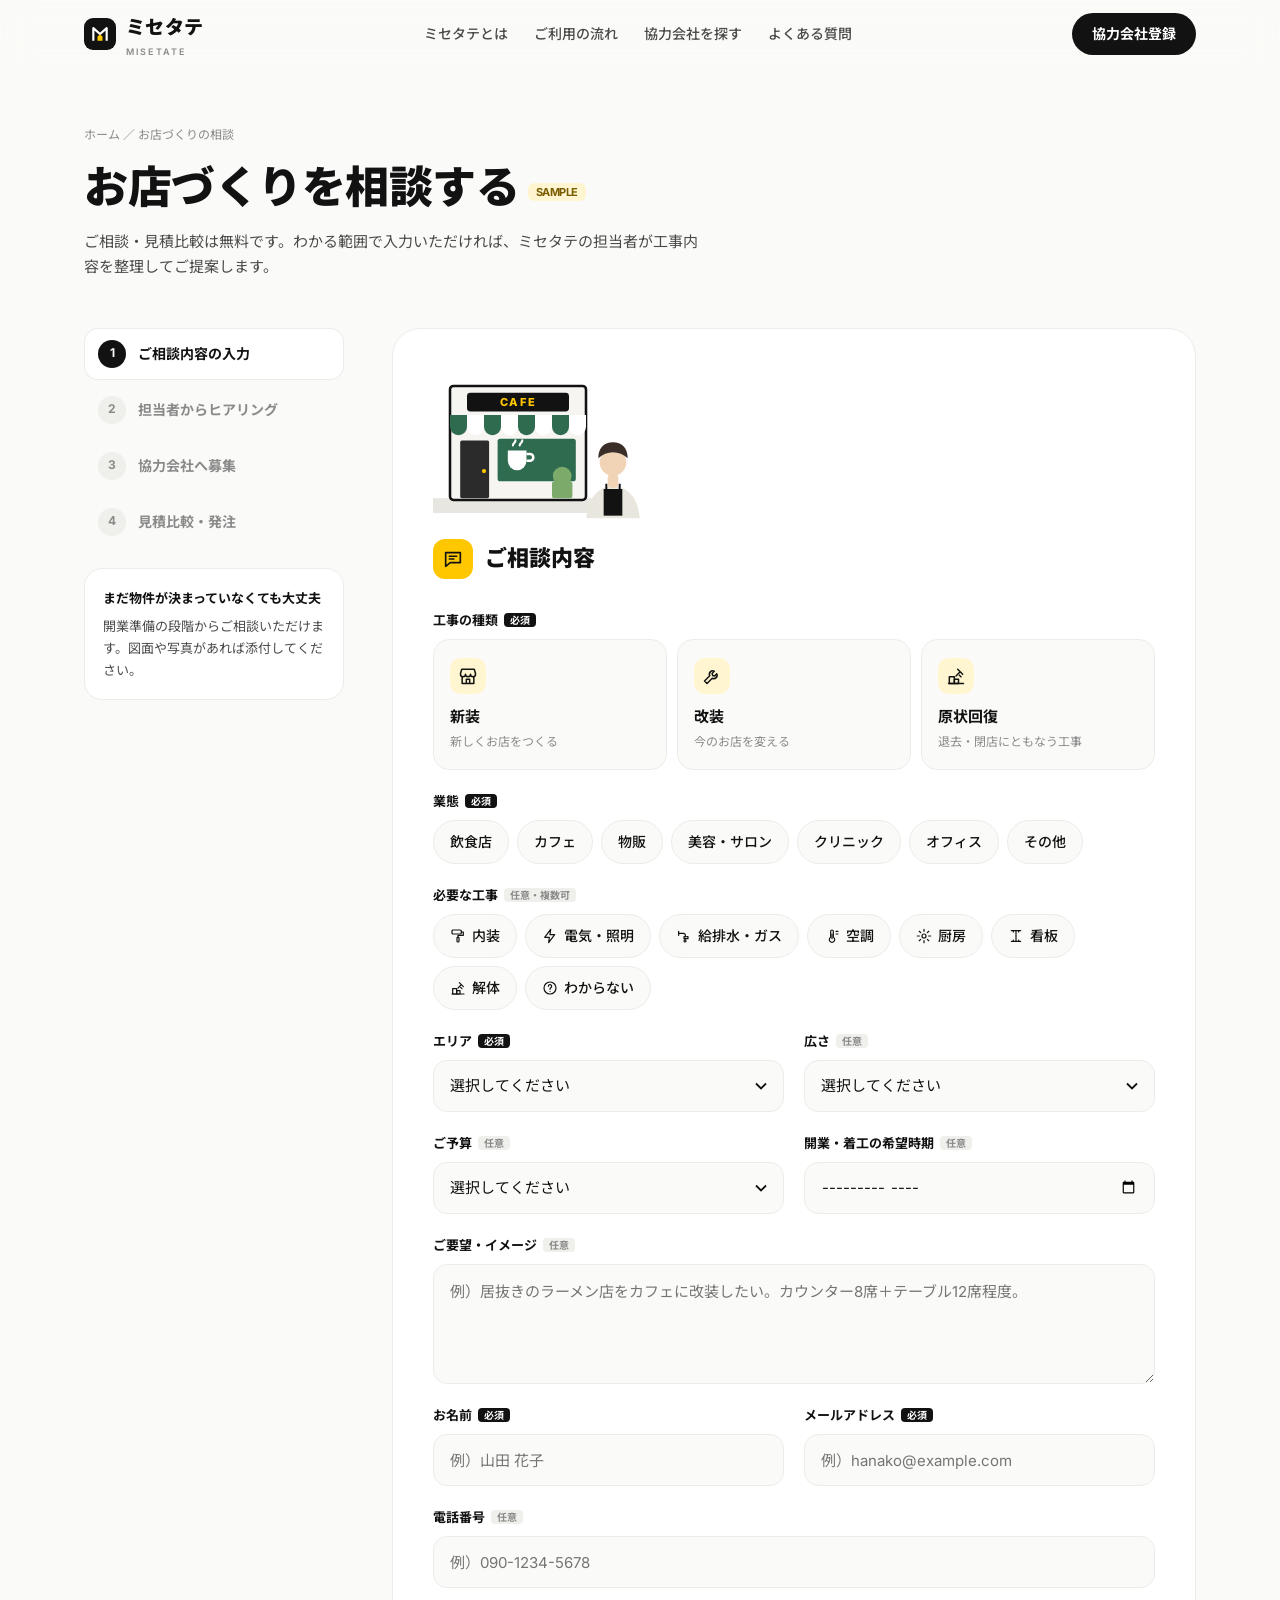
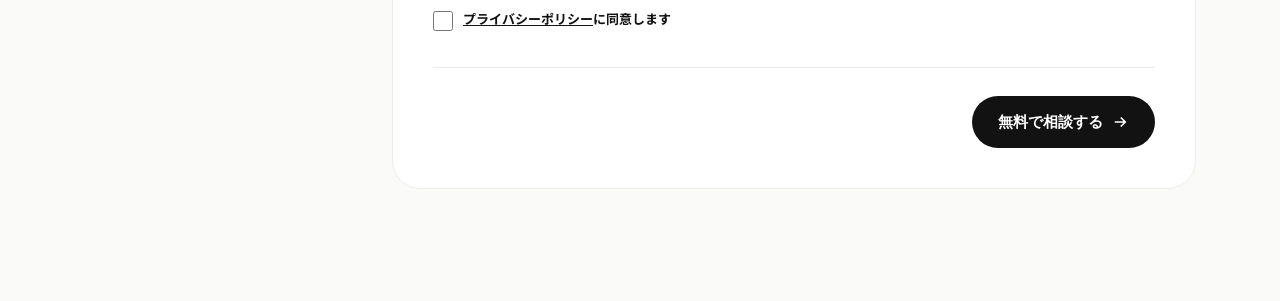
==== commit 5d6ce4cd: "トップ写真のコピーを太字・「技術」強調のデザインに変更 Co-Authored-By: Claude Opus 5.5 <noreply@anthropic.com>" ====
--- a/consult.html
+++ b/consult.html
@@ -8,7 +8,7 @@
 <link rel="preconnect" href="https://fonts.googleapis.com">
 <link rel="preconnect" href="https://fonts.gstatic.com" crossorigin>
 <link href="https://fonts.googleapis.com/css2?family=Inter:wght@400;500;600;700;800&family=Noto+Sans+JP:wght@400;500;700;900&display=swap" rel="stylesheet">
-<link rel="stylesheet" href="assets/style.css?v=202610021309">
+<link rel="stylesheet" href="assets/style.css?v=202610021316">
 </head>
 <body>
 
@@ -166,7 +166,7 @@
   </div>
 </main>
 
-<script src="assets/icons.js?v=202610021309"></script>
+<script src="assets/icons.js?v=202610021316"></script>
 <script>
 const $=s=>document.querySelector(s), $$=s=>[...document.querySelectorAll(s)];
 
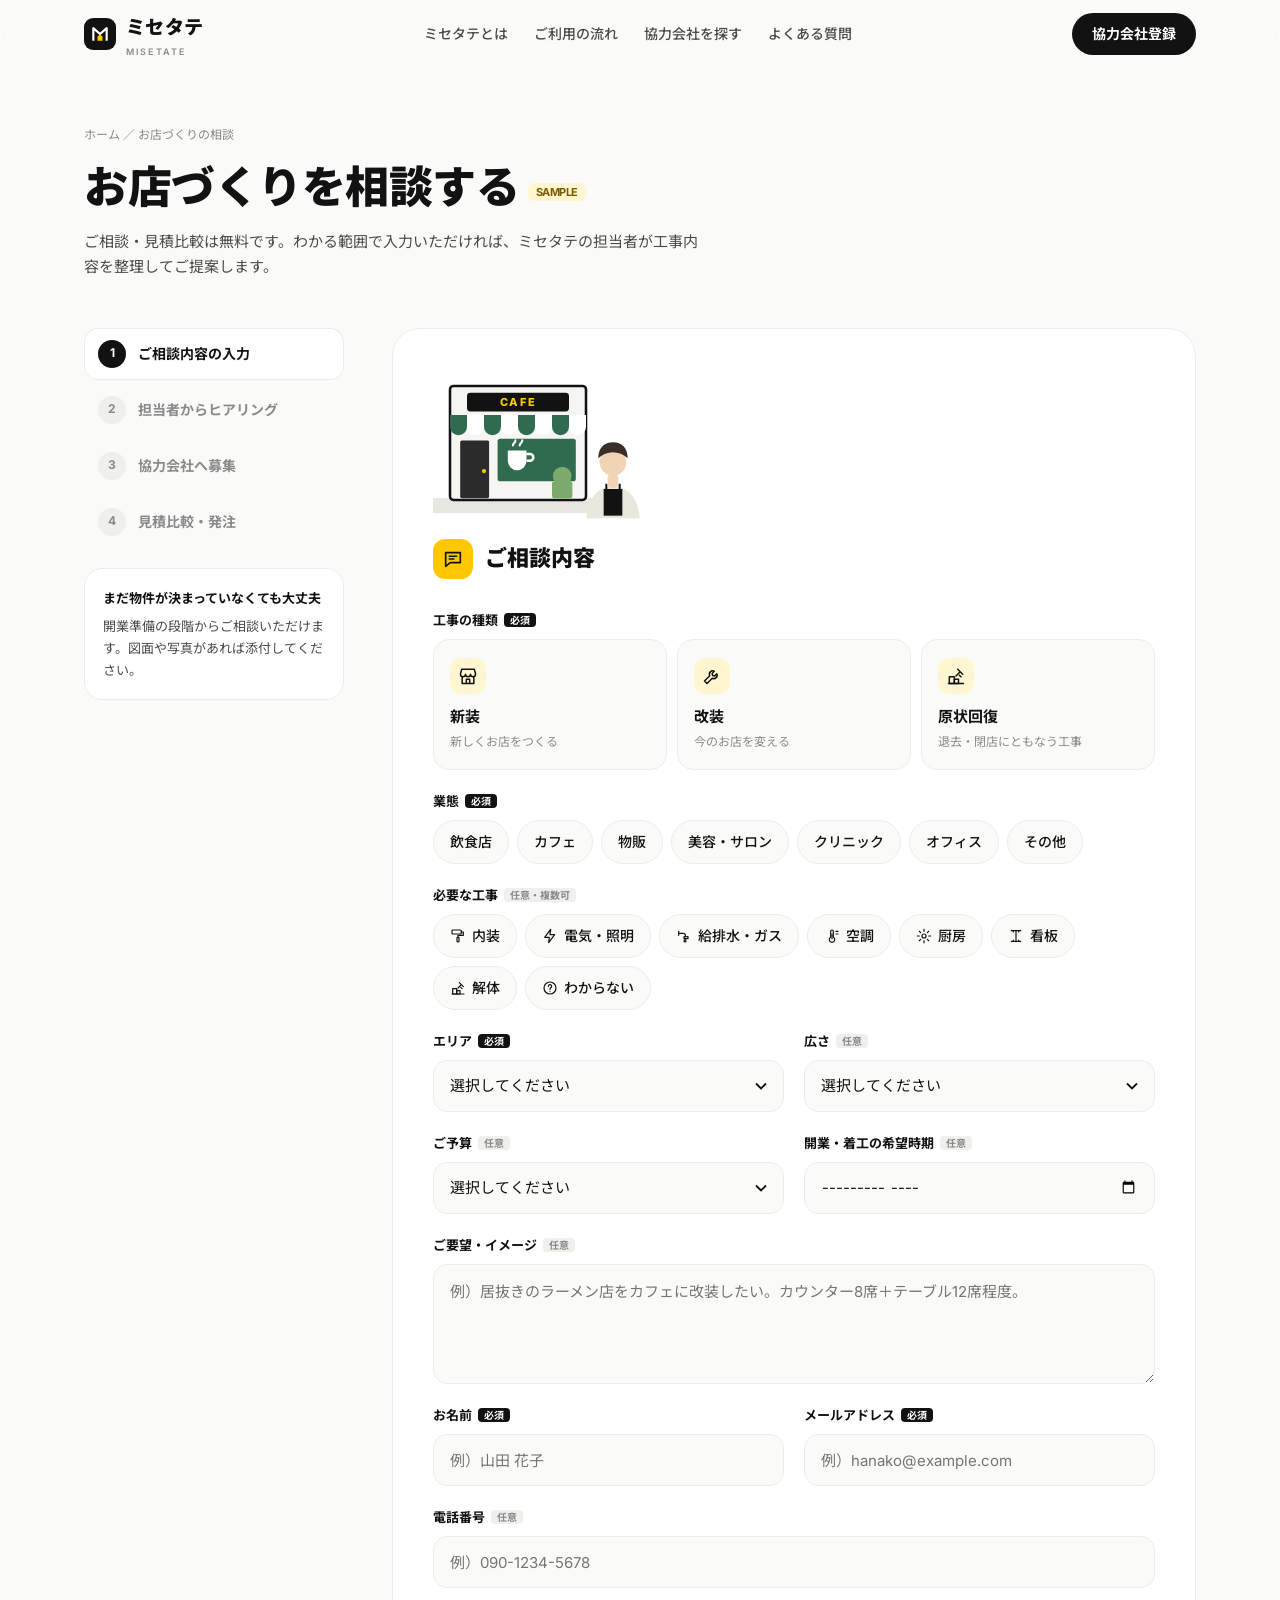
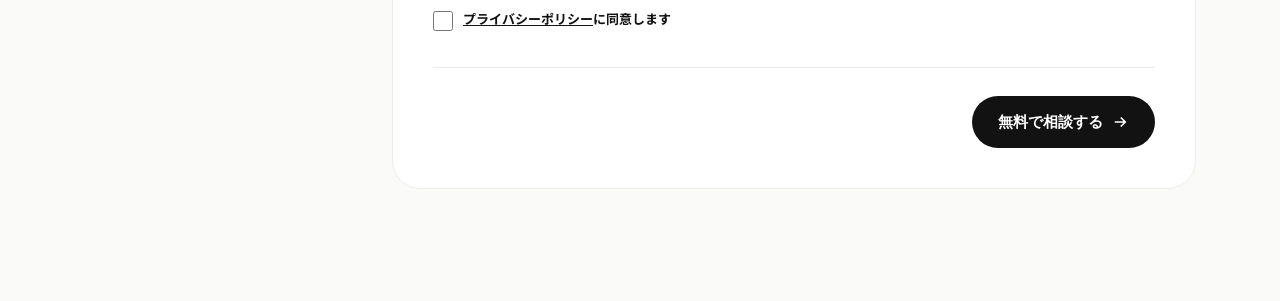
==== commit e6af8d8c: "「信頼できる会社だけ」の写真を職人さんの写真に差し替え Co-Authored-By: Claude Opus 5.5 <noreply@anthropic.com>" ====
--- a/consult.html
+++ b/consult.html
@@ -8,7 +8,7 @@
 <link rel="preconnect" href="https://fonts.googleapis.com">
 <link rel="preconnect" href="https://fonts.gstatic.com" crossorigin>
 <link href="https://fonts.googleapis.com/css2?family=Inter:wght@400;500;600;700;800&family=Noto+Sans+JP:wght@400;500;700;900&display=swap" rel="stylesheet">
-<link rel="stylesheet" href="assets/style.css?v=202610021316">
+<link rel="stylesheet" href="assets/style.css?v=202610021321">
 </head>
 <body>
 
@@ -166,7 +166,7 @@
   </div>
 </main>
 
-<script src="assets/icons.js?v=202610021316"></script>
+<script src="assets/icons.js?v=202610021321"></script>
 <script>
 const $=s=>document.querySelector(s), $$=s=>[...document.querySelectorAll(s)];
 
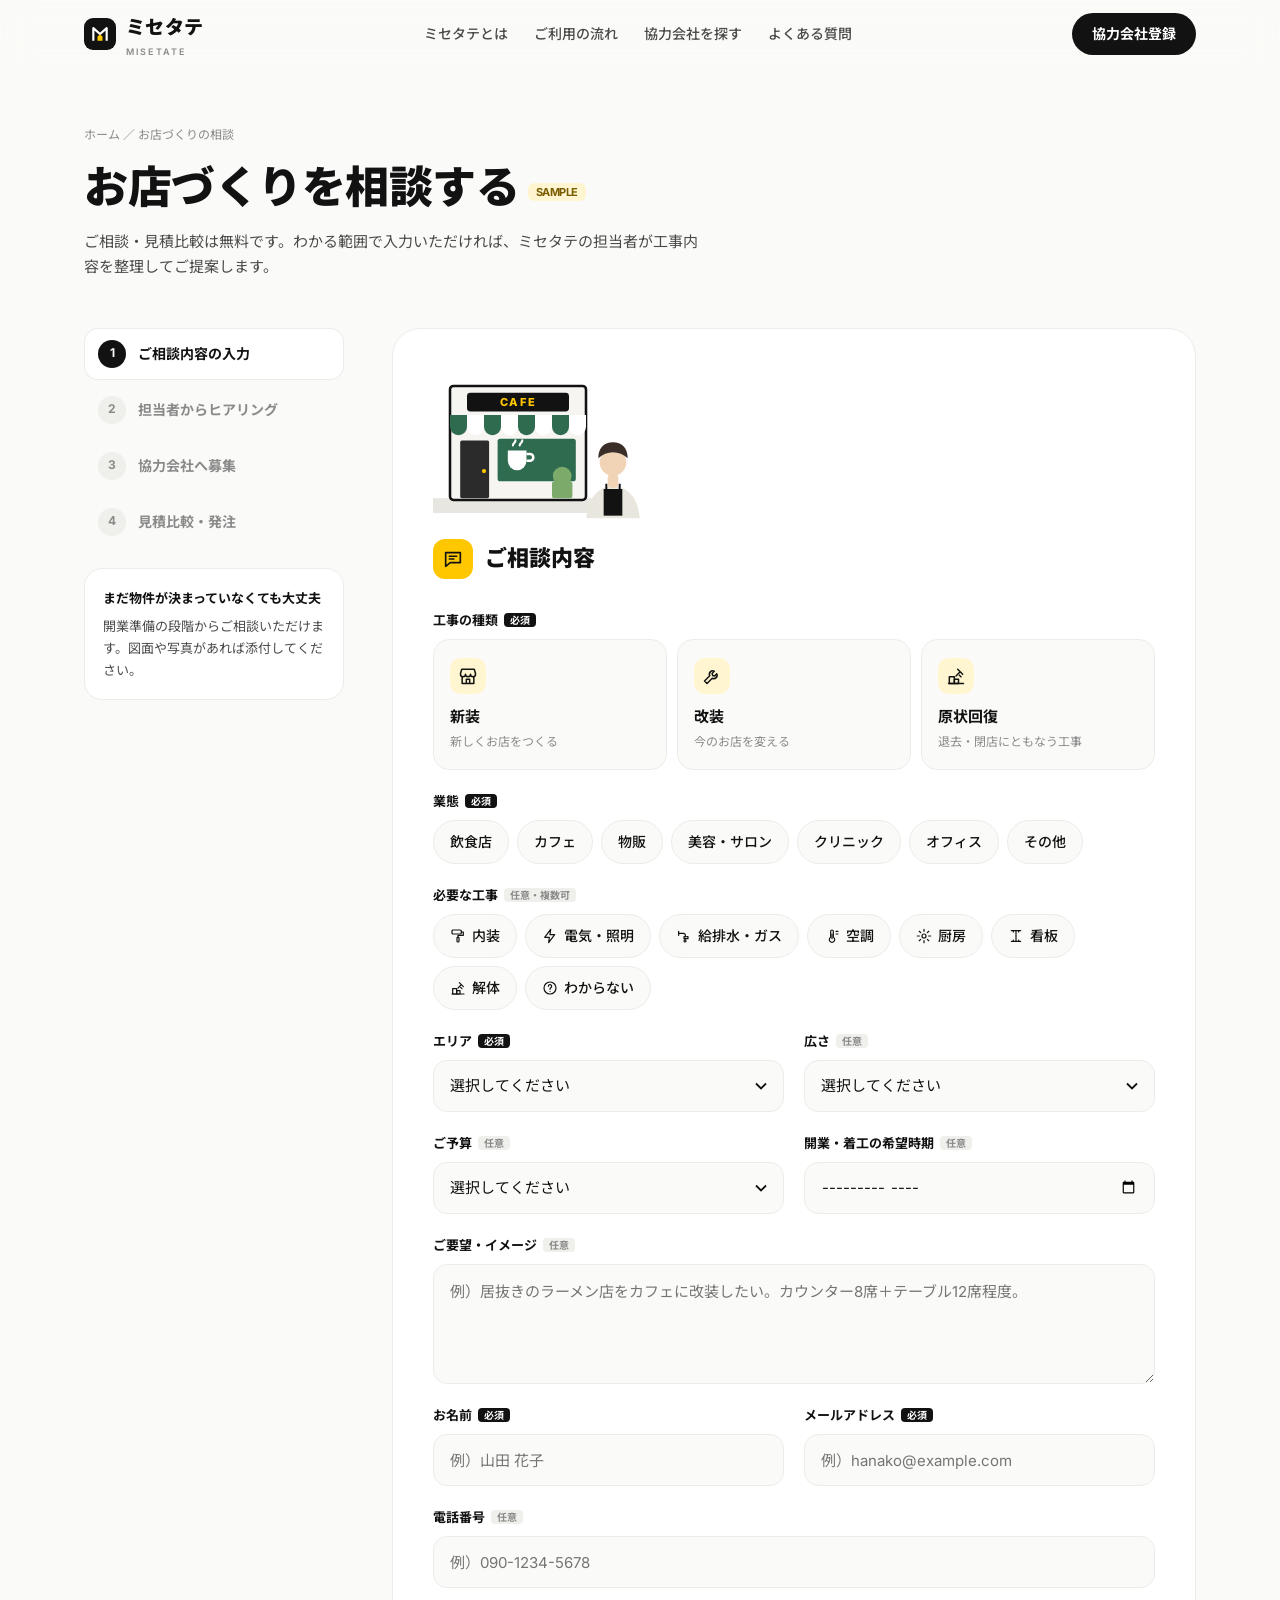
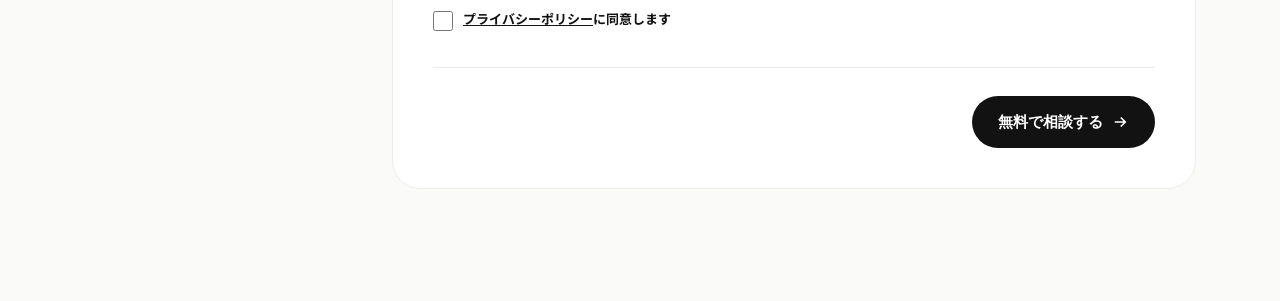
==== commit beaf9a74: "「登録・掲載は無料」の写真を差し替え Co-Authored-By: Claude Opus 5.5 <noreply@anthropic.com>" ====
--- a/consult.html
+++ b/consult.html
@@ -8,7 +8,7 @@
 <link rel="preconnect" href="https://fonts.googleapis.com">
 <link rel="preconnect" href="https://fonts.gstatic.com" crossorigin>
 <link href="https://fonts.googleapis.com/css2?family=Inter:wght@400;500;600;700;800&family=Noto+Sans+JP:wght@400;500;700;900&display=swap" rel="stylesheet">
-<link rel="stylesheet" href="assets/style.css?v=202610021321">
+<link rel="stylesheet" href="assets/style.css?v=202610021324">
 </head>
 <body>
 
@@ -166,7 +166,7 @@
   </div>
 </main>
 
-<script src="assets/icons.js?v=202610021321"></script>
+<script src="assets/icons.js?v=202610021324"></script>
 <script>
 const $=s=>document.querySelector(s), $$=s=>[...document.querySelectorAll(s)];
 
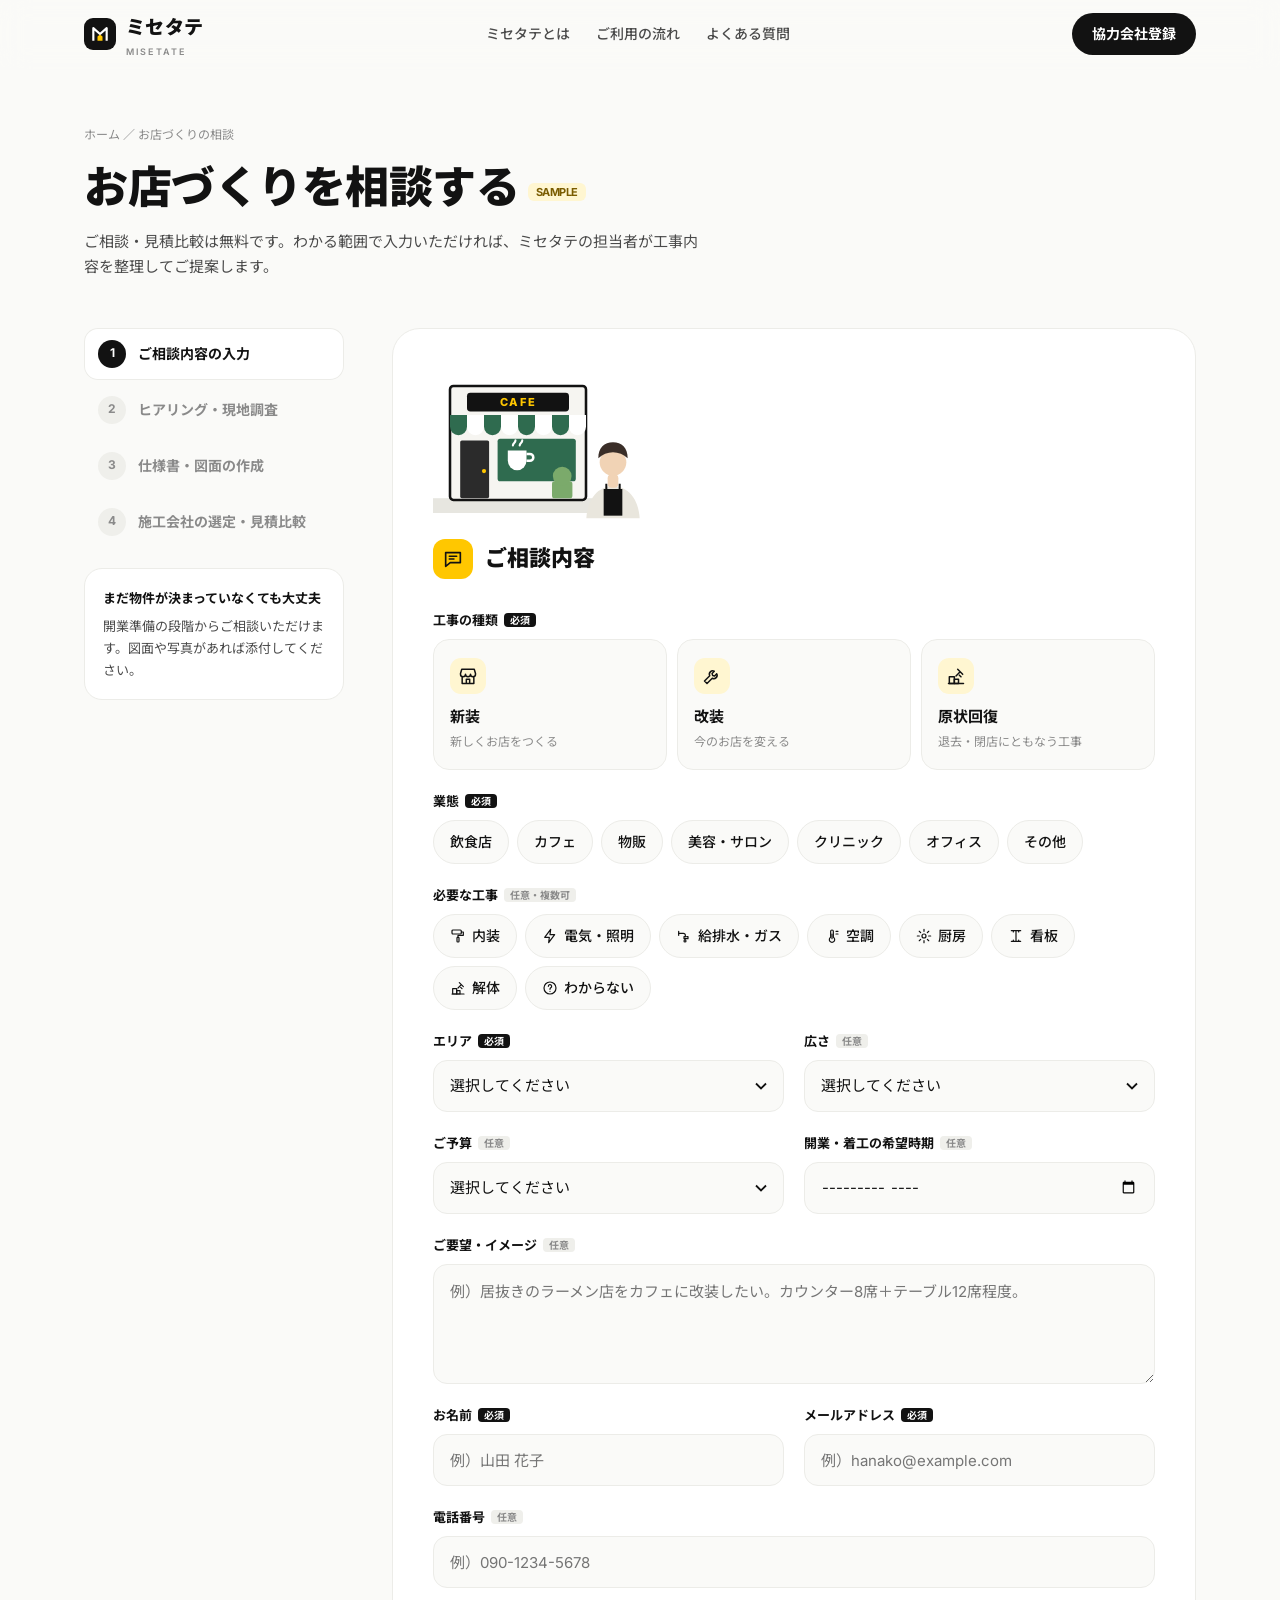
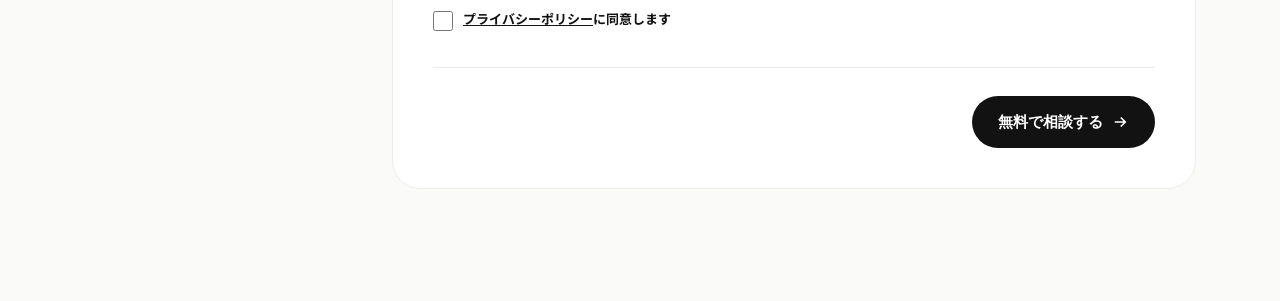
==== commit 501e2e2b: "マッチングサービス的な表記をやめ、SAUNSの提案資料に沿った「伴走型」の文言に変更 - 「マッチング」「出会い」「仲間」などの表現を削除 - 仕様書・基準見積・審査済み・窓口ひとつ・責任施工を軸に紹" ====
--- a/consult.html
+++ b/consult.html
@@ -8,7 +8,7 @@
 <link rel="preconnect" href="https://fonts.googleapis.com">
 <link rel="preconnect" href="https://fonts.gstatic.com" crossorigin>
 <link href="https://fonts.googleapis.com/css2?family=Inter:wght@400;500;600;700;800&family=Noto+Sans+JP:wght@400;500;700;900&display=swap" rel="stylesheet">
-<link rel="stylesheet" href="assets/style.css?v=202610021324">
+<link rel="stylesheet" href="assets/style.css?v=202610091027">
 </head>
 <body>
 
@@ -21,7 +21,7 @@
     <nav class="nav-links">
       <a href="index.html#about">ミセタテとは</a>
       <a href="index.html#flow">ご利用の流れ</a>
-      <a href="partners.html">協力会社を探す</a>
+
       <a href="index.html#faq">よくある質問</a>
     </nav>
     <div class="nav-cta">
@@ -41,9 +41,9 @@
     <aside>
       <ol class="stepper">
         <li class="on"><i>1</i>ご相談内容の入力</li>
-        <li><i>2</i>担当者からヒアリング</li>
-        <li><i>3</i>協力会社へ募集</li>
-        <li><i>4</i>見積比較・発注</li>
+        <li><i>2</i>ヒアリング・現地調査</li>
+        <li><i>3</i>仕様書・図面の作成</li>
+        <li><i>4</i>施工会社の選定・見積比較</li>
       </ol>
       <div class="aside-card">
         <b>まだ物件が決まっていなくても大丈夫</b>
@@ -155,18 +155,18 @@
           <h2>ご相談を受け付けました</h2>
           <p>1営業日以内に担当者よりご連絡し、工事内容のヒアリングを行います。</p>
           <ul class="next-list">
-            <li><b>1</b>担当者が工事内容・条件を整理</li>
-            <li><b>2</b>条件に合う協力会社へ募集</li>
-            <li><b>3</b>届いた見積りを比較して発注先を決定</li>
+            <li><b>1</b>担当者からご連絡し、ヒアリング・現地調査の日程を調整</li>
+            <li><b>2</b>ミセタテが仕様書・図面を作成し、審査済みの施工会社を選定</li>
+            <li><b>3</b>同じ項目に揃えた見積りを比較して、発注先を決定</li>
           </ul>
-          <a href="partners.html" class="btn btn-ghost">協力会社を見てみる</a>
+          <a href="index.html" class="btn btn-ghost">トップページへ戻る</a>
         </div>
       </form>
     </div>
   </div>
 </main>
 
-<script src="assets/icons.js?v=202610021324"></script>
+<script src="assets/icons.js?v=202610091027"></script>
 <script>
 const $=s=>document.querySelector(s), $$=s=>[...document.querySelectorAll(s)];
 
